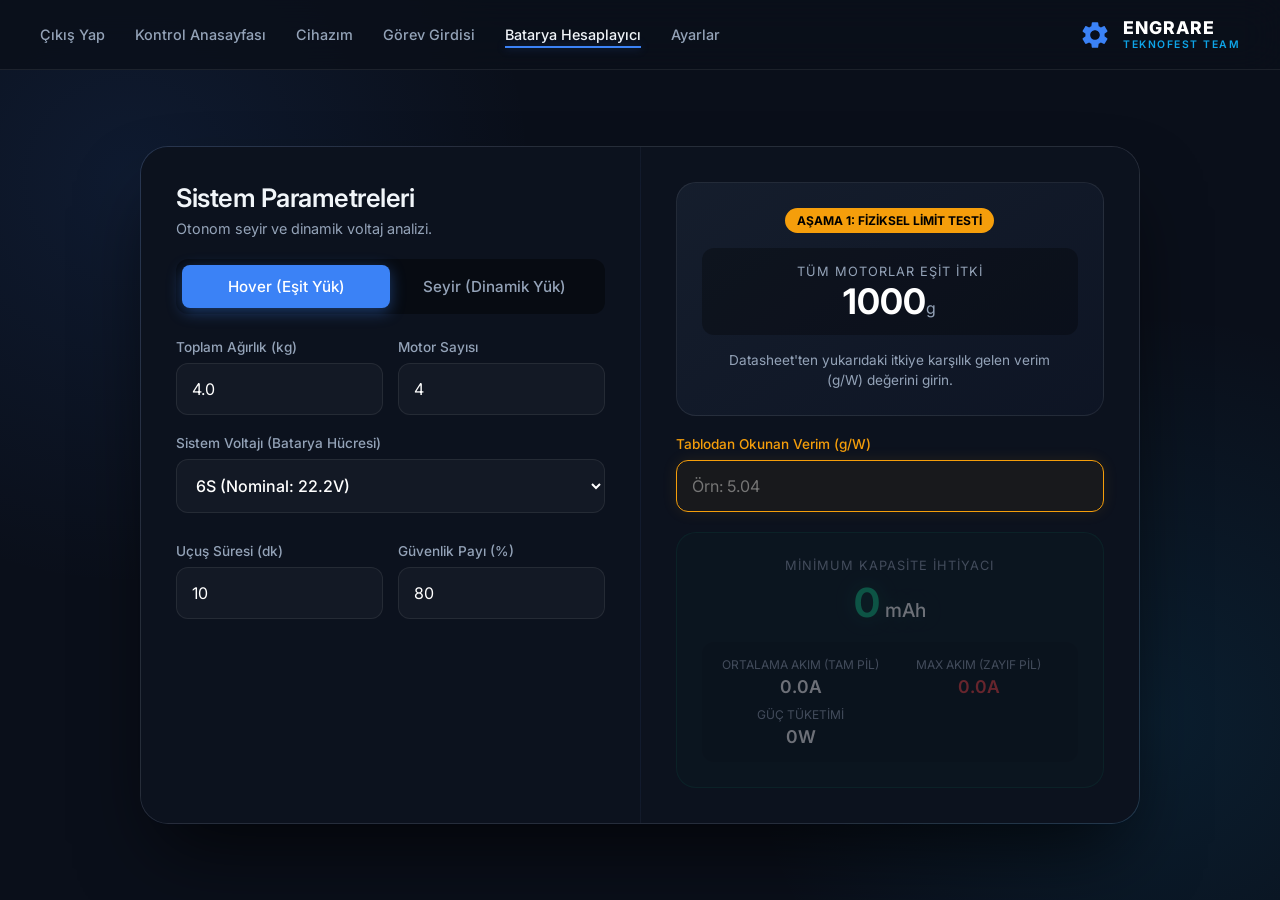
==== batcalc/index.html @ 3e9b98f2 "Add files via upload" ====
<!DOCTYPE html>
<html lang="tr">
<head>
    <meta charset="UTF-8">
    <meta name="viewport" content="width=device-width, initial-scale=1.0">
    <title>ENGRARE - İHA Batarya & Limit Analizörü</title>
    <link href="https://fonts.googleapis.com/css2?family=Inter:wght@300;400;500;600;700;800&display=swap" rel="stylesheet">
    <style>
        :root {
            --bg-dark: #0a0f1a;
            --glass-bg: rgba(20, 28, 43, 0.65);
            --glass-border: rgba(255, 255, 255, 0.08);
            --primary: #3b82f6;
            --primary-glow: rgba(59, 130, 246, 0.4);
            --accent: #0ea5e9;
            --text-main: #f1f5f9;
            --text-muted: #94a3b8;
            --success: #10b981;
            --warning: #f59e0b;
            --danger: #ef4444;
        }

        * { margin: 0; padding: 0; box-sizing: border-box; font-family: 'Inter', sans-serif; }

        body {
            background-color: var(--bg-dark);
            background-image: 
                radial-gradient(circle at 10% 20%, rgba(59, 130, 246, 0.1), transparent 30%),
                radial-gradient(circle at 90% 80%, rgba(14, 165, 233, 0.1), transparent 30%);
            min-height: 100vh;
            display: flex;
            flex-direction: column; /* Üst menü için esneklik */
            color: var(--text-main);
        }

        /* --- ÜST MENÜ (NAVBAR) --- */
        .navbar {
            width: 100%;
            height: 70px;
            background: rgba(10, 15, 26, 0.8);
            backdrop-filter: blur(20px);
            -webkit-backdrop-filter: blur(20px);
            border-bottom: 1px solid var(--glass-border);
            display: flex;
            justify-content: space-between;
            align-items: center;
            padding: 0 40px;
            position: sticky;
            top: 0;
            z-index: 1000;
        }

        .nav-links {
            display: flex;
            gap: 30px;
            align-items: center;
        }

        .nav-links a {
            color: var(--text-muted);
            text-decoration: none;
            font-size: 0.9rem;
            font-weight: 500;
            transition: color 0.3s ease;
            position: relative;
            padding: 5px 0;
        }

        .nav-links a:hover, .nav-links a.active {
            color: var(--text-main);
        }

        .nav-links a::after {
            content: '';
            position: absolute;
            bottom: 0;
            left: 0;
            width: 0%;
            height: 2px;
            background: var(--primary);
            transition: width 0.3s ease;
            box-shadow: 0 0 10px var(--primary-glow);
        }

        .nav-links a:hover::after, .nav-links a.active::after {
            width: 100%;
        }

        .nav-brand {
            display: flex;
            align-items: center;
            gap: 12px;
            color: white;
            text-decoration: none;
        }

        .nav-brand svg {
            width: 32px;
            height: 32px;
            fill: var(--primary);
            animation: spin 20s linear infinite;
        }

        @keyframes spin { 100% { transform: rotate(360deg); } }

        .team-name-group {
            display: flex;
            flex-direction: column;
            justify-content: center;
        }

        .team-name-main {
            font-size: 1.1rem;
            font-weight: 800;
            letter-spacing: 1px;
            line-height: 1.1;
        }

        .team-name-sub {
            font-size: 0.65rem;
            color: var(--accent);
            text-transform: uppercase;
            letter-spacing: 1.5px;
            font-weight: 600;
        }

        /* --- ANA İÇERİK --- */
        .main-content {
            flex: 1;
            display: flex;
            justify-content: center;
            align-items: center;
            padding: 40px 20px;
        }

        .container {
            background: var(--glass-bg);
            backdrop-filter: blur(25px) saturate(180%);
            -webkit-backdrop-filter: blur(25px) saturate(180%);
            border: 1px solid var(--glass-border);
            border-radius: 28px;
            width: 100%;
            max-width: 1000px;
            box-shadow: 0 40px 80px -20px rgba(0, 0, 0, 0.7);
            overflow: hidden;
            display: grid;
            grid-template-columns: 1fr 1fr;
            gap: 1px;
            background-color: rgba(255,255,255,0.05);
        }

        .panel { background: #0c121e; padding: 35px; display: flex; flex-direction: column; gap: 20px; }

        .header h2 { font-size: 1.6rem; font-weight: 600; letter-spacing: -0.5px; margin-bottom: 6px; }
        .header p { color: var(--text-muted); font-size: 0.9rem; line-height: 1.4; }

        .tabs { display: flex; background: rgba(0,0,0,0.4); border-radius: 12px; padding: 6px; margin-bottom: 5px; }
        .tab-btn {
            flex: 1; padding: 12px; background: transparent; color: var(--text-muted); border: none;
            border-radius: 8px; font-weight: 500; cursor: pointer; transition: all 0.3s ease; font-size: 0.95rem;
        }
        .tab-btn.active { background: var(--primary); color: white; box-shadow: 0 4px 15px var(--primary-glow); }

        .input-row { display: grid; grid-template-columns: 1fr 1fr; gap: 15px; }
        .input-group { display: flex; flex-direction: column; gap: 8px; }
        .input-group.full { grid-column: span 2; }
        
        label { font-size: 0.85rem; color: var(--text-muted); font-weight: 500;}
        
        input, select {
            width: 100%; padding: 15px; background: rgba(255,255,255,0.03);
            border: 1px solid rgba(255,255,255,0.08); border-radius: 12px;
            color: white; font-size: 1rem; outline: none; transition: all 0.2s;
        }
        input:focus, select:focus { border-color: var(--primary); background: rgba(59, 130, 246, 0.05); }
        
        select { font-weight: 500; cursor: pointer;}
        select option { color: #000; background-color: #fff; }

        .dynamic-section { display: none; opacity: 0; transition: opacity 0.4s ease; }
        .dynamic-section.active { display: grid; grid-template-columns: 1fr 1fr; gap: 15px; opacity: 1; }

        /* Sağ Panel */
        .info-card {
            background: linear-gradient(145deg, rgba(30,41,59,0.5), rgba(15,23,42,0.5));
            border: 1px solid rgba(255,255,255,0.08); border-radius: 20px; padding: 25px;
            text-align: center; display: flex; flex-direction: column; gap: 15px;
        }
        
        .step-badge { display: inline-block; background: var(--warning); color: #000; font-size: 0.75rem; font-weight: 700; padding: 5px 12px; border-radius: 20px; text-transform: uppercase; align-self: center;}
        
        .thrust-grid { display: grid; gap: 15px; }
        .thrust-grid.split { grid-template-columns: 1fr 1fr; }
        
        .thrust-box { background: rgba(0,0,0,0.3); border-radius: 12px; padding: 15px 10px; border: 1px solid transparent; }
        .thrust-box.front { border-color: rgba(14, 165, 233, 0.3); }
        .thrust-box.rear { border-color: rgba(239, 68, 68, 0.3); background: rgba(239, 68, 68, 0.05); }
        
        .t-title { font-size: 0.8rem; color: var(--text-muted); margin-bottom: 5px; text-transform: uppercase; letter-spacing: 1px;}
        .t-val { font-size: 2.2rem; font-weight: 700; color: #fff; line-height: 1; }
        .t-unit { font-size: 1rem; color: var(--text-muted); font-weight: 400; }

        .instruction { color: var(--text-muted); font-size: 0.85rem; line-height: 1.5; padding: 0 10px; }

        .highlight-input { border-color: var(--warning); box-shadow: 0 0 15px rgba(245, 158, 11, 0.1); background: rgba(245, 158, 11, 0.05); }
        .highlight-input:focus { border-color: var(--warning); box-shadow: 0 0 15px rgba(245, 158, 11, 0.25); }

        .eff-inputs { display: grid; gap: 15px; }
        .eff-inputs.split { grid-template-columns: 1fr 1fr; }

        .final-result {
            margin-top: auto; background: rgba(16, 185, 129, 0.05);
            border: 1px solid rgba(16, 185, 129, 0.2); border-radius: 20px; padding: 25px;
            text-align: center; opacity: 0.4; transition: all 0.4s ease;
        }
        .final-result.active { opacity: 1; border-color: rgba(16, 185, 129, 0.5); box-shadow: 0 10px 30px rgba(16, 185, 129, 0.1); background: rgba(16, 185, 129, 0.1); }
        
        .final-cap { font-size: 2.5rem; font-weight: 700; color: var(--success); text-shadow: 0 0 20px rgba(16, 185, 129, 0.3); }
        
        .details-grid {
            display: grid; grid-template-columns: 1fr 1fr; gap: 10px; margin-top: 15px;
            background: rgba(0,0,0,0.2); border-radius: 12px; padding: 15px;
        }
        
        .detail-item { display: flex; flex-direction: column; gap: 4px; }
        .detail-label { font-size: 0.75rem; color: var(--text-muted); text-transform: uppercase; }
        .detail-value { font-size: 1.1rem; color: #fff; font-weight: 600; }
        .detail-value.danger { color: var(--danger); }

        .toast {
            position: fixed; bottom: 30px; right: -400px; background: var(--danger); color: white;
            padding: 15px 25px; border-radius: 12px; font-weight: 500; box-shadow: 0 10px 25px rgba(0,0,0,0.5);
            transition: right 0.5s cubic-bezier(0.68, -0.55, 0.265, 1.55); z-index: 1000;
        }
        .toast.show { right: 30px; }

        @media (max-width: 900px) { 
            .navbar { flex-direction: column; height: auto; padding: 15px; gap: 15px; }
            .container { grid-template-columns: 1fr; } 
            .panel { padding: 25px; } 
        }
    </style>
</head>
<body>

    <nav class="navbar">
        <div class="nav-links">
            <a href="#">Çıkış Yap</a>
            <a href="#">Kontrol Anasayfası</a>
            <a href="#">Cihazım</a>
            <a href="#">Görev Girdisi</a>
		<a href="#" class="active">Batarya Hesaplayıcı</a>
            <a href="#">Ayarlar</a>
        </div>
        <a href="#" class="nav-brand">
            <svg viewBox="0 0 24 24" xmlns="http://www.w3.org/2000/svg">
                <path d="M19.14 12.94c.04-.3.06-.61.06-.94 0-.32-.02-.64-.06-.94l2.03-1.58c.18-.14.23-.41.12-.61l-1.92-3.32c-.12-.22-.37-.29-.59-.22l-2.39.96c-.5-.38-1.03-.7-1.62-.94l-.36-2.54c-.04-.24-.24-.41-.48-.41h-3.84c-.24 0-.43.17-.47.41l-.36 2.54c-.59.24-1.13.56-1.62.94l-2.39-.96c-.22-.08-.47 0-.59.22l-1.92 3.32c-.12.21-.07.47.12.61l2.03 1.58c-.05.3-.09.63-.09.94s.02.64.06.94l-2.03 1.58c-.18.14-.23.41-.12.61l1.92 3.32c.12.22.37.29.59.22l2.39-.96c.5.38 1.03.7 1.62.94l.36 2.54c.05.24.24.41.48.41h3.84c.24 0 .43-.17.47-.41l.36-2.54c.59-.24 1.13-.56 1.62-.94l2.39.96c.22.08.47 0 .59-.22l1.92-3.32c.12-.22.07-.47-.12-.61l-2.01-1.58zM12 15.6c-1.98 0-3.6-1.62-3.6-3.6s1.62-3.6 3.6-3.6 3.6 1.62 3.6 3.6-1.62 3.6-3.6 3.6z"/>
            </svg>
            <div class="team-name-group">
                <span class="team-name-main">ENGRARE</span>
                <span class="team-name-sub">Teknofest Team</span>
            </div>
        </a>
    </nav>

    <div class="main-content">
        <div class="container">
            <div class="panel">
                <div class="header">
                    <h2>Sistem Parametreleri</h2>
                    <p>Otonom seyir ve dinamik voltaj analizi.</p>
                </div>

                <div class="tabs">
                    <button class="tab-btn active" onclick="switchMode('hover')" id="btn-hover">Hover (Eşit Yük)</button>
                    <button class="tab-btn" onclick="switchMode('cruise')" id="btn-cruise">Seyir (Dinamik Yük)</button>
                </div>

                <div class="input-row">
                    <div class="input-group">
                        <label>Toplam Ağırlık (kg)</label>
                        <input type="number" id="weight" value="4.0" step="0.1" oninput="calculatePhysics()">
                    </div>
                    <div class="input-group">
                        <label>Motor Sayısı</label>
                        <input type="number" id="motors" value="4" step="2" min="4" oninput="calculatePhysics()">
                    </div>
                </div>

                <div class="input-row">
                    <div class="input-group full">
                        <label>Sistem Voltajı (Batarya Hücresi)</label>
                        <select id="cells" onchange="calculateFinal()">
                            <option value="1">1S (Nominal: 3.7V)</option>
                            <option value="2">2S (Nominal: 7.4V)</option>
                            <option value="3">3S (Nominal: 11.1V)</option>
                            <option value="4">4S (Nominal: 14.8V)</option>
                            <option value="5">5S (Nominal: 18.5V)</option>
                            <option value="6" selected>6S (Nominal: 22.2V)</option>
                        </select>
                    </div>
                </div>

                <div class="dynamic-section" id="cruise-inputs">
                    <div class="input-group">
                        <label>Seyir Hızı (m/s)</label>
                        <input type="number" id="speed" value="30" step="1" oninput="calculatePhysics()">
                    </div>
                    <div class="input-group">
                        <label>Direnç Kat. (Cd)</label>
                        <input type="number" id="drag" value="1.3" step="0.1" oninput="calculatePhysics()">
                    </div>
                    <div class="input-group full">
                        <label>Ön Kesit Alanı (m²)</label>
                        <input type="number" id="area" value="0.05" step="0.01" oninput="calculatePhysics()">
                    </div>
                </div>

                <div class="input-row" style="margin-top: 10px;">
                    <div class="input-group">
                        <label>Uçuş Süresi (dk)</label>
                        <input type="number" id="time" value="10" step="1" oninput="calculateFinal()">
                    </div>
                    <div class="input-group">
                        <label>Güvenlik Payı (%)</label>
                        <input type="number" id="safety" value="80" step="1" oninput="calculateFinal()">
                    </div>
                </div>
            </div>

            <div class="panel">
                
                <div class="info-card">
                    <span class="step-badge">Aşama 1: Fiziksel Limit Testi</span>
                    
                    <div class="thrust-grid" id="thrust-hover-view">
                        <div class="thrust-box">
                            <div class="t-title">Tüm Motorlar Eşit İtki</div>
                            <div class="t-val" id="val-hover">0<span class="t-unit">g</span></div>
                        </div>
                    </div>

                    <div class="thrust-grid split" id="thrust-cruise-view" style="display: none;">
                        <div class="thrust-box front">
                            <div class="t-title" style="color: var(--accent);">Ön Motorlar</div>
                            <div class="t-val" id="val-front">0<span class="t-unit">g</span></div>
                        </div>
                        <div class="thrust-box rear">
                            <div class="t-title" style="color: var(--danger);">Arka Motorlar (Zorlanan)</div>
                            <div class="t-val" id="val-rear">0<span class="t-unit">g</span></div>
                        </div>
                    </div>

                    <p class="instruction" id="inst-text">Datasheet'ten yukarıdaki itkiye karşılık gelen verim (g/W) değerini girin.</p>
                </div>

                <div class="eff-inputs" id="eff-container">
                    <div class="input-group" id="input-hover-wrapper">
                        <label style="color: var(--warning);">Tablodan Okunan Verim (g/W)</label>
                        <input type="number" id="eff-hover" class="highlight-input" placeholder="Örn: 5.04" step="0.01" oninput="calculateFinal()">
                    </div>
                    <div class="input-group" id="input-front-wrapper" style="display:none;">
                        <label style="color: var(--accent);">Ön Motor Verimi (g/W)</label>
                        <input type="number" id="eff-front" class="highlight-input" placeholder="Örn: 6.10" step="0.01" oninput="calculateFinal()">
                    </div>
                    <div class="input-group" id="input-rear-wrapper" style="display:none;">
                        <label style="color: var(--danger);">Arka Motor Verimi (g/W)</label>
                        <input type="number" id="eff-rear" class="highlight-input" placeholder="Örn: 4.55" step="0.01" oninput="calculateFinal()">
                    </div>
                </div>

                <div class="final-result" id="final-box">
                    <div style="font-size: 0.8rem; color: var(--text-muted); text-transform: uppercase; letter-spacing: 1px; margin-bottom: 5px;">Minimum Kapasite İhtiyacı</div>
                    <div class="final-cap" id="display-cap">0<span style="font-size: 1.2rem; color: #fff; font-weight: 500;"> mAh</span></div>
                    
                    <div class="details-grid">
                        <div class="detail-item">
                            <span class="detail-label">Ortalama Akım (Tam Pil)</span>
                            <span class="detail-value" id="display-current-avg">0.0A</span>
                        </div>
                        <div class="detail-item">
                            <span class="detail-label">Max Akım (Zayıf Pil)</span>
                            <span class="detail-value danger" id="display-current-max">0.0A</span>
                        </div>
                        <div class="detail-item">
                            <span class="detail-label">Güç Tüketimi</span>
                            <span class="detail-value" id="display-power">0W</span>
                        </div>
                        <div class="detail-item" id="pitch-container" style="display:none;">
                            <span class="detail-label">Gövde Eğimi</span>
                            <span class="detail-value" id="display-pitch">0°</span>
                        </div>
                    </div>
                </div>

            </div>
        </div>
    </div>

    <div class="toast" id="toast">Uyarı</div>

    <script>
        let currentMode = 'hover';
        let thrustHover = 0, thrustFront = 0, thrustRear = 0, pitchAngleDeg = 0;

        window.onload = () => calculatePhysics();

        function showToast(msg) {
            const t = document.getElementById('toast');
            t.textContent = msg; t.classList.add('show');
            setTimeout(() => t.classList.remove('show'), 3500);
        }

        function switchMode(mode) {
            currentMode = mode;
            document.getElementById('btn-hover').classList.remove('active');
            document.getElementById('btn-cruise').classList.remove('active');
            document.getElementById('btn-' + mode).classList.add('active');

            const isCruise = mode === 'cruise';
            const cruiseInputs = document.getElementById('cruise-inputs');
            
            if(isCruise) {
                cruiseInputs.classList.add('active');
                setTimeout(() => cruiseInputs.style.display = 'grid', 10);
            } else {
                cruiseInputs.classList.remove('active');
                setTimeout(() => cruiseInputs.style.display = 'none', 400); // Animasyon süresi
            }

            document.getElementById('thrust-hover-view').style.display = isCruise ? 'none' : 'grid';
            document.getElementById('thrust-cruise-view').style.display = isCruise ? 'grid' : 'none';
            document.getElementById('pitch-container').style.display = isCruise ? 'flex' : 'none';

            const effContainer = document.getElementById('eff-container');
            if(isCruise) {
                effContainer.classList.add('split');
                document.getElementById('input-hover-wrapper').style.display = 'none';
                document.getElementById('input-front-wrapper').style.display = 'flex';
                document.getElementById('input-rear-wrapper').style.display = 'flex';
                document.getElementById('inst-text').innerHTML = "Arka motorlar daha fazla zorlanır. <b>İki farklı verim değerini</b> datasheetten bularak girin.";
            } else {
                effContainer.classList.remove('split');
                document.getElementById('input-hover-wrapper').style.display = 'flex';
                document.getElementById('input-front-wrapper').style.display = 'none';
                document.getElementById('input-rear-wrapper').style.display = 'none';
                document.getElementById('inst-text').innerHTML = "Datasheet'ten yukarıdaki itkiye karşılık gelen verim (g/W) değerini girin.";
            }
            document.getElementById('final-box').classList.remove('active');
            calculatePhysics();
        }

        function calculatePhysics() {
            const weight = parseFloat(document.getElementById('weight').value);
            const motors = parseFloat(document.getElementById('motors').value);
            if(!weight || !motors || motors < 4) return;

            const g = 9.81;

            if (currentMode === 'hover') {
                thrustHover = (weight * 1000) / motors;
                document.getElementById('val-hover').innerHTML = Math.round(thrustHover) + '<span class="t-unit">g</span>';
                pitchAngleDeg = 0;
            } else {
                const speed = parseFloat(document.getElementById('speed').value) || 0;
                const dragCd = parseFloat(document.getElementById('drag').value) || 0;
                const area = parseFloat(document.getElementById('area').value) || 0;
                
                const dragForce = 0.5 * 1.225 * Math.pow(speed, 2) * dragCd * area; 
                const weightForce = weight * g; 
                const pitchRad = Math.atan(dragForce / weightForce);
                pitchAngleDeg = pitchRad * (180 / Math.PI);
                
                const totalThrustKg = weight / Math.cos(pitchRad);
                const totalThrustGrams = totalThrustKg * 1000;

                const rearRatio = 0.5 + Math.min((pitchAngleDeg / 90) * 0.25, 0.25);
                const frontRatio = 1 - rearRatio;

                const halfMotors = motors / 2;
                thrustRear = (totalThrustGrams * rearRatio) / halfMotors;
                thrustFront = (totalThrustGrams * frontRatio) / halfMotors;

                document.getElementById('val-front').innerHTML = Math.round(thrustFront) + '<span class="t-unit">g</span>';
                document.getElementById('val-rear').innerHTML = Math.round(thrustRear) + '<span class="t-unit">g</span>';
                document.getElementById('display-pitch').innerText = pitchAngleDeg.toFixed(1) + '°';
            }
            calculateFinal();
        }

        function calculateFinal() {
            const finalBox = document.getElementById('final-box');
            let totalPowerW = 0;
            const motors = parseFloat(document.getElementById('motors').value);
            const halfMotors = motors / 2;

            if (currentMode === 'hover') {
                const eff = parseFloat(document.getElementById('eff-hover').value);
                if (!eff || eff <= 0) { finalBox.classList.remove('active'); return; }
                totalPowerW = (thrustHover * motors) / eff;
            } else {
                const effFront = parseFloat(document.getElementById('eff-front').value);
                const effRear = parseFloat(document.getElementById('eff-rear').value);
                if (!effFront || !effRear || effFront <= 0 || effRear <= 0) { finalBox.classList.remove('active'); return; }
                
                totalPowerW = ((thrustFront * halfMotors) / effFront) + ((thrustRear * halfMotors) / effRear);
            }

            const time = parseFloat(document.getElementById('time').value);
            const safety = parseFloat(document.getElementById('safety').value) / 100;
            const cells = parseFloat(document.getElementById('cells').value);

            if (!time || time <= 0 || !safety || safety <= 0) return;

            const cellNominal = 3.7;
            const cellEmpty = 3.5; 
            
            const vNominal = cells * cellNominal;
            const vEmpty = cells * cellEmpty;

            const currentAvg = totalPowerW / vNominal;
            const currentMax = totalPowerW / vEmpty; 

            const capacityAh = (currentAvg * (time / 60)) / safety;
            const capacityMah = capacityAh * 1000;

            document.getElementById('display-cap').innerHTML = Math.round(capacityMah).toLocaleString('tr-TR') + '<span style="font-size: 1.2rem; color: #fff; font-weight: 500;"> mAh</span>';
            document.getElementById('display-current-avg').innerText = currentAvg.toFixed(1) + 'A';
            document.getElementById('display-current-max').innerText = currentMax.toFixed(1) + 'A';
            document.getElementById('display-power').innerText = Math.round(totalPowerW) + 'W';
            
            finalBox.classList.add('active');
        }
    </script>
</body>
</html>
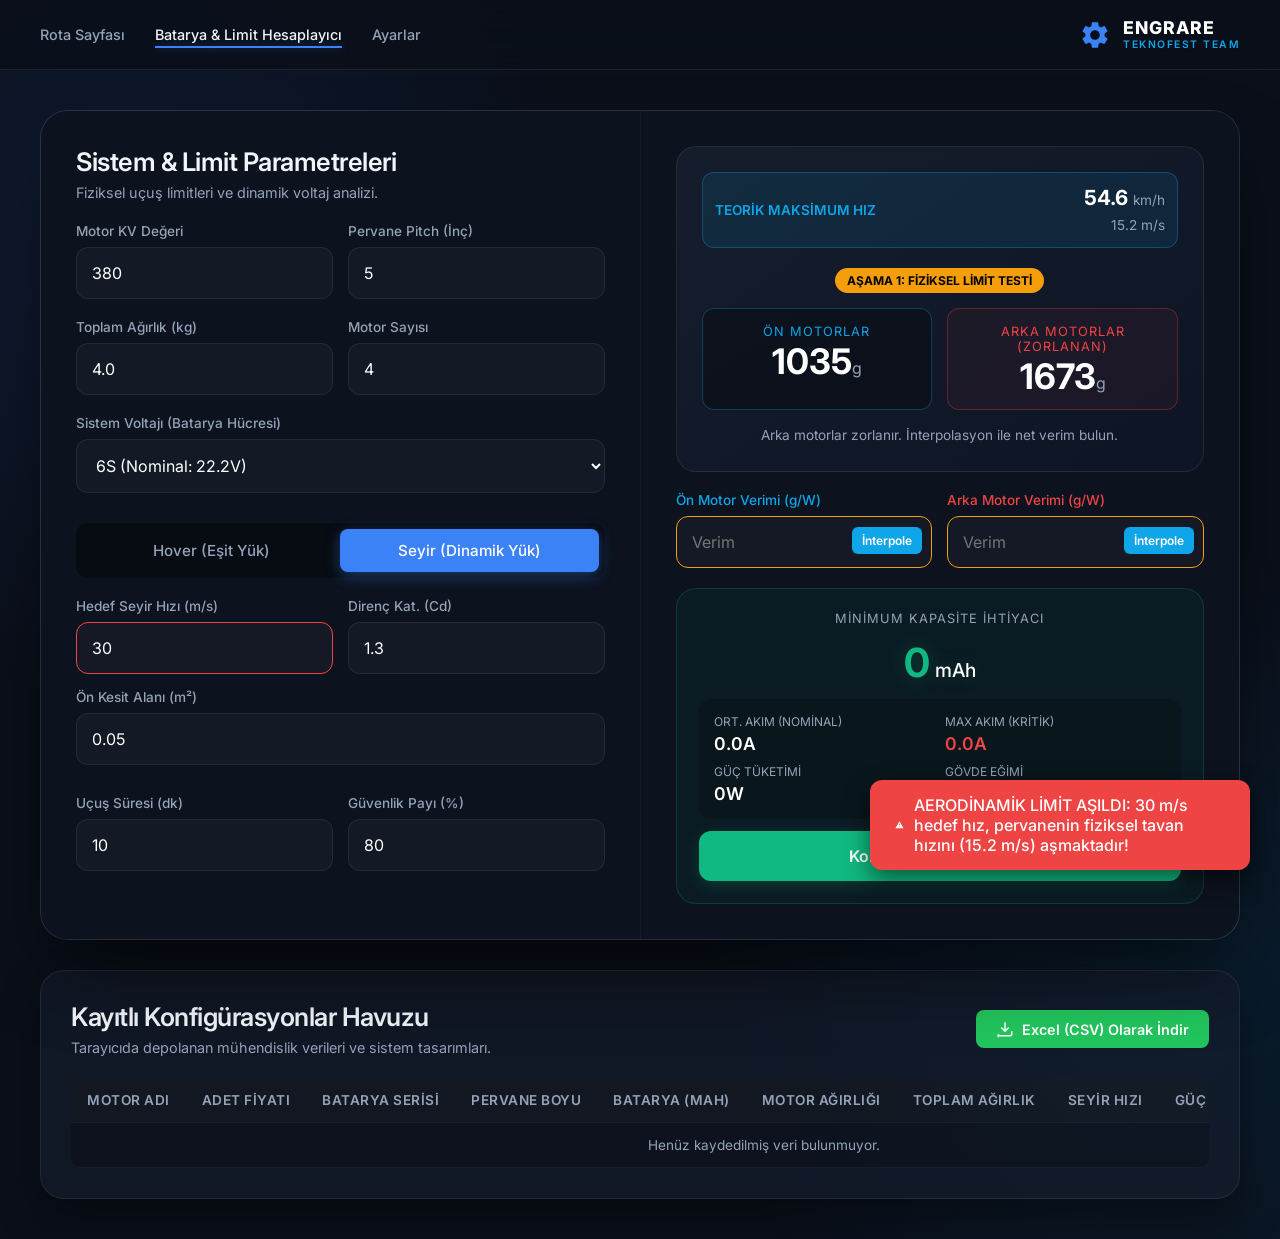
==== commit 2bd04294: "Add files via upload" ====
--- a/batcalc/index.html
+++ b/batcalc/index.html
@@ -1,536 +1,680 @@
-<!DOCTYPE html>
-<html lang="tr">
-<head>
-    <meta charset="UTF-8">
-    <meta name="viewport" content="width=device-width, initial-scale=1.0">
-    <title>ENGRARE - İHA Batarya & Limit Analizörü</title>
-    <link href="https://fonts.googleapis.com/css2?family=Inter:wght@300;400;500;600;700;800&display=swap" rel="stylesheet">
-    <style>
-        :root {
-            --bg-dark: #0a0f1a;
-            --glass-bg: rgba(20, 28, 43, 0.65);
-            --glass-border: rgba(255, 255, 255, 0.08);
-            --primary: #3b82f6;
-            --primary-glow: rgba(59, 130, 246, 0.4);
-            --accent: #0ea5e9;
-            --text-main: #f1f5f9;
-            --text-muted: #94a3b8;
-            --success: #10b981;
-            --warning: #f59e0b;
-            --danger: #ef4444;
-        }
-
-        * { margin: 0; padding: 0; box-sizing: border-box; font-family: 'Inter', sans-serif; }
-
-        body {
-            background-color: var(--bg-dark);
-            background-image: 
-                radial-gradient(circle at 10% 20%, rgba(59, 130, 246, 0.1), transparent 30%),
-                radial-gradient(circle at 90% 80%, rgba(14, 165, 233, 0.1), transparent 30%);
-            min-height: 100vh;
-            display: flex;
-            flex-direction: column; /* Üst menü için esneklik */
-            color: var(--text-main);
-        }
-
-        /* --- ÜST MENÜ (NAVBAR) --- */
-        .navbar {
-            width: 100%;
-            height: 70px;
-            background: rgba(10, 15, 26, 0.8);
-            backdrop-filter: blur(20px);
-            -webkit-backdrop-filter: blur(20px);
-            border-bottom: 1px solid var(--glass-border);
-            display: flex;
-            justify-content: space-between;
-            align-items: center;
-            padding: 0 40px;
-            position: sticky;
-            top: 0;
-            z-index: 1000;
-        }
-
-        .nav-links {
-            display: flex;
-            gap: 30px;
-            align-items: center;
-        }
-
-        .nav-links a {
-            color: var(--text-muted);
-            text-decoration: none;
-            font-size: 0.9rem;
-            font-weight: 500;
-            transition: color 0.3s ease;
-            position: relative;
-            padding: 5px 0;
-        }
-
-        .nav-links a:hover, .nav-links a.active {
-            color: var(--text-main);
-        }
-
-        .nav-links a::after {
-            content: '';
-            position: absolute;
-            bottom: 0;
-            left: 0;
-            width: 0%;
-            height: 2px;
-            background: var(--primary);
-            transition: width 0.3s ease;
-            box-shadow: 0 0 10px var(--primary-glow);
-        }
-
-        .nav-links a:hover::after, .nav-links a.active::after {
-            width: 100%;
-        }
-
-        .nav-brand {
-            display: flex;
-            align-items: center;
-            gap: 12px;
-            color: white;
-            text-decoration: none;
-        }
-
-        .nav-brand svg {
-            width: 32px;
-            height: 32px;
-            fill: var(--primary);
-            animation: spin 20s linear infinite;
-        }
-
-        @keyframes spin { 100% { transform: rotate(360deg); } }
-
-        .team-name-group {
-            display: flex;
-            flex-direction: column;
-            justify-content: center;
-        }
-
-        .team-name-main {
-            font-size: 1.1rem;
-            font-weight: 800;
-            letter-spacing: 1px;
-            line-height: 1.1;
-        }
-
-        .team-name-sub {
-            font-size: 0.65rem;
-            color: var(--accent);
-            text-transform: uppercase;
-            letter-spacing: 1.5px;
-            font-weight: 600;
-        }
-
-        /* --- ANA İÇERİK --- */
-        .main-content {
-            flex: 1;
-            display: flex;
-            justify-content: center;
-            align-items: center;
-            padding: 40px 20px;
-        }
-
-        .container {
-            background: var(--glass-bg);
-            backdrop-filter: blur(25px) saturate(180%);
-            -webkit-backdrop-filter: blur(25px) saturate(180%);
-            border: 1px solid var(--glass-border);
-            border-radius: 28px;
-            width: 100%;
-            max-width: 1000px;
-            box-shadow: 0 40px 80px -20px rgba(0, 0, 0, 0.7);
-            overflow: hidden;
-            display: grid;
-            grid-template-columns: 1fr 1fr;
-            gap: 1px;
-            background-color: rgba(255,255,255,0.05);
-        }
-
-        .panel { background: #0c121e; padding: 35px; display: flex; flex-direction: column; gap: 20px; }
-
-        .header h2 { font-size: 1.6rem; font-weight: 600; letter-spacing: -0.5px; margin-bottom: 6px; }
-        .header p { color: var(--text-muted); font-size: 0.9rem; line-height: 1.4; }
-
-        .tabs { display: flex; background: rgba(0,0,0,0.4); border-radius: 12px; padding: 6px; margin-bottom: 5px; }
-        .tab-btn {
-            flex: 1; padding: 12px; background: transparent; color: var(--text-muted); border: none;
-            border-radius: 8px; font-weight: 500; cursor: pointer; transition: all 0.3s ease; font-size: 0.95rem;
-        }
-        .tab-btn.active { background: var(--primary); color: white; box-shadow: 0 4px 15px var(--primary-glow); }
-
-        .input-row { display: grid; grid-template-columns: 1fr 1fr; gap: 15px; }
-        .input-group { display: flex; flex-direction: column; gap: 8px; }
-        .input-group.full { grid-column: span 2; }
-        
-        label { font-size: 0.85rem; color: var(--text-muted); font-weight: 500;}
-        
-        input, select {
-            width: 100%; padding: 15px; background: rgba(255,255,255,0.03);
-            border: 1px solid rgba(255,255,255,0.08); border-radius: 12px;
-            color: white; font-size: 1rem; outline: none; transition: all 0.2s;
-        }
-        input:focus, select:focus { border-color: var(--primary); background: rgba(59, 130, 246, 0.05); }
-        
-        select { font-weight: 500; cursor: pointer;}
-        select option { color: #000; background-color: #fff; }
-
-        .dynamic-section { display: none; opacity: 0; transition: opacity 0.4s ease; }
-        .dynamic-section.active { display: grid; grid-template-columns: 1fr 1fr; gap: 15px; opacity: 1; }
-
-        /* Sağ Panel */
-        .info-card {
-            background: linear-gradient(145deg, rgba(30,41,59,0.5), rgba(15,23,42,0.5));
-            border: 1px solid rgba(255,255,255,0.08); border-radius: 20px; padding: 25px;
-            text-align: center; display: flex; flex-direction: column; gap: 15px;
-        }
-        
-        .step-badge { display: inline-block; background: var(--warning); color: #000; font-size: 0.75rem; font-weight: 700; padding: 5px 12px; border-radius: 20px; text-transform: uppercase; align-self: center;}
-        
-        .thrust-grid { display: grid; gap: 15px; }
-        .thrust-grid.split { grid-template-columns: 1fr 1fr; }
-        
-        .thrust-box { background: rgba(0,0,0,0.3); border-radius: 12px; padding: 15px 10px; border: 1px solid transparent; }
-        .thrust-box.front { border-color: rgba(14, 165, 233, 0.3); }
-        .thrust-box.rear { border-color: rgba(239, 68, 68, 0.3); background: rgba(239, 68, 68, 0.05); }
-        
-        .t-title { font-size: 0.8rem; color: var(--text-muted); margin-bottom: 5px; text-transform: uppercase; letter-spacing: 1px;}
-        .t-val { font-size: 2.2rem; font-weight: 700; color: #fff; line-height: 1; }
-        .t-unit { font-size: 1rem; color: var(--text-muted); font-weight: 400; }
-
-        .instruction { color: var(--text-muted); font-size: 0.85rem; line-height: 1.5; padding: 0 10px; }
-
-        .highlight-input { border-color: var(--warning); box-shadow: 0 0 15px rgba(245, 158, 11, 0.1); background: rgba(245, 158, 11, 0.05); }
-        .highlight-input:focus { border-color: var(--warning); box-shadow: 0 0 15px rgba(245, 158, 11, 0.25); }
-
-        .eff-inputs { display: grid; gap: 15px; }
-        .eff-inputs.split { grid-template-columns: 1fr 1fr; }
-
-        .final-result {
-            margin-top: auto; background: rgba(16, 185, 129, 0.05);
-            border: 1px solid rgba(16, 185, 129, 0.2); border-radius: 20px; padding: 25px;
-            text-align: center; opacity: 0.4; transition: all 0.4s ease;
-        }
-        .final-result.active { opacity: 1; border-color: rgba(16, 185, 129, 0.5); box-shadow: 0 10px 30px rgba(16, 185, 129, 0.1); background: rgba(16, 185, 129, 0.1); }
-        
-        .final-cap { font-size: 2.5rem; font-weight: 700; color: var(--success); text-shadow: 0 0 20px rgba(16, 185, 129, 0.3); }
-        
-        .details-grid {
-            display: grid; grid-template-columns: 1fr 1fr; gap: 10px; margin-top: 15px;
-            background: rgba(0,0,0,0.2); border-radius: 12px; padding: 15px;
-        }
-        
-        .detail-item { display: flex; flex-direction: column; gap: 4px; }
-        .detail-label { font-size: 0.75rem; color: var(--text-muted); text-transform: uppercase; }
-        .detail-value { font-size: 1.1rem; color: #fff; font-weight: 600; }
-        .detail-value.danger { color: var(--danger); }
-
-        .toast {
-            position: fixed; bottom: 30px; right: -400px; background: var(--danger); color: white;
-            padding: 15px 25px; border-radius: 12px; font-weight: 500; box-shadow: 0 10px 25px rgba(0,0,0,0.5);
-            transition: right 0.5s cubic-bezier(0.68, -0.55, 0.265, 1.55); z-index: 1000;
-        }
-        .toast.show { right: 30px; }
-
-        @media (max-width: 900px) { 
-            .navbar { flex-direction: column; height: auto; padding: 15px; gap: 15px; }
-            .container { grid-template-columns: 1fr; } 
-            .panel { padding: 25px; } 
-        }
-    </style>
-</head>
-<body>
-
-    <nav class="navbar">
-        <div class="nav-links">
-            <a href="#">Çıkış Yap</a>
-            <a href="#">Kontrol Anasayfası</a>
-            <a href="#">Cihazım</a>
-            <a href="#">Görev Girdisi</a>
-		<a href="#" class="active">Batarya Hesaplayıcı</a>
-            <a href="#">Ayarlar</a>
-        </div>
-        <a href="#" class="nav-brand">
-            <svg viewBox="0 0 24 24" xmlns="http://www.w3.org/2000/svg">
-                <path d="M19.14 12.94c.04-.3.06-.61.06-.94 0-.32-.02-.64-.06-.94l2.03-1.58c.18-.14.23-.41.12-.61l-1.92-3.32c-.12-.22-.37-.29-.59-.22l-2.39.96c-.5-.38-1.03-.7-1.62-.94l-.36-2.54c-.04-.24-.24-.41-.48-.41h-3.84c-.24 0-.43.17-.47.41l-.36 2.54c-.59.24-1.13.56-1.62.94l-2.39-.96c-.22-.08-.47 0-.59.22l-1.92 3.32c-.12.21-.07.47.12.61l2.03 1.58c-.05.3-.09.63-.09.94s.02.64.06.94l-2.03 1.58c-.18.14-.23.41-.12.61l1.92 3.32c.12.22.37.29.59.22l2.39-.96c.5.38 1.03.7 1.62.94l.36 2.54c.05.24.24.41.48.41h3.84c.24 0 .43-.17.47-.41l.36-2.54c.59-.24 1.13-.56 1.62-.94l2.39.96c.22.08.47 0 .59-.22l1.92-3.32c.12-.22.07-.47-.12-.61l-2.01-1.58zM12 15.6c-1.98 0-3.6-1.62-3.6-3.6s1.62-3.6 3.6-3.6 3.6 1.62 3.6 3.6-1.62 3.6-3.6 3.6z"/>
-            </svg>
-            <div class="team-name-group">
-                <span class="team-name-main">ENGRARE</span>
-                <span class="team-name-sub">Teknofest Team</span>
-            </div>
-        </a>
-    </nav>
-
-    <div class="main-content">
-        <div class="container">
-            <div class="panel">
-                <div class="header">
-                    <h2>Sistem Parametreleri</h2>
-                    <p>Otonom seyir ve dinamik voltaj analizi.</p>
-                </div>
-
-                <div class="tabs">
-                    <button class="tab-btn active" onclick="switchMode('hover')" id="btn-hover">Hover (Eşit Yük)</button>
-                    <button class="tab-btn" onclick="switchMode('cruise')" id="btn-cruise">Seyir (Dinamik Yük)</button>
-                </div>
-
-                <div class="input-row">
-                    <div class="input-group">
-                        <label>Toplam Ağırlık (kg)</label>
-                        <input type="number" id="weight" value="4.0" step="0.1" oninput="calculatePhysics()">
-                    </div>
-                    <div class="input-group">
-                        <label>Motor Sayısı</label>
-                        <input type="number" id="motors" value="4" step="2" min="4" oninput="calculatePhysics()">
-                    </div>
-                </div>
-
-                <div class="input-row">
-                    <div class="input-group full">
-                        <label>Sistem Voltajı (Batarya Hücresi)</label>
-                        <select id="cells" onchange="calculateFinal()">
-                            <option value="1">1S (Nominal: 3.7V)</option>
-                            <option value="2">2S (Nominal: 7.4V)</option>
-                            <option value="3">3S (Nominal: 11.1V)</option>
-                            <option value="4">4S (Nominal: 14.8V)</option>
-                            <option value="5">5S (Nominal: 18.5V)</option>
-                            <option value="6" selected>6S (Nominal: 22.2V)</option>
-                        </select>
-                    </div>
-                </div>
-
-                <div class="dynamic-section" id="cruise-inputs">
-                    <div class="input-group">
-                        <label>Seyir Hızı (m/s)</label>
-                        <input type="number" id="speed" value="30" step="1" oninput="calculatePhysics()">
-                    </div>
-                    <div class="input-group">
-                        <label>Direnç Kat. (Cd)</label>
-                        <input type="number" id="drag" value="1.3" step="0.1" oninput="calculatePhysics()">
-                    </div>
-                    <div class="input-group full">
-                        <label>Ön Kesit Alanı (m²)</label>
-                        <input type="number" id="area" value="0.05" step="0.01" oninput="calculatePhysics()">
-                    </div>
-                </div>
-
-                <div class="input-row" style="margin-top: 10px;">
-                    <div class="input-group">
-                        <label>Uçuş Süresi (dk)</label>
-                        <input type="number" id="time" value="10" step="1" oninput="calculateFinal()">
-                    </div>
-                    <div class="input-group">
-                        <label>Güvenlik Payı (%)</label>
-                        <input type="number" id="safety" value="80" step="1" oninput="calculateFinal()">
-                    </div>
-                </div>
-            </div>
-
-            <div class="panel">
-                
-                <div class="info-card">
-                    <span class="step-badge">Aşama 1: Fiziksel Limit Testi</span>
-                    
-                    <div class="thrust-grid" id="thrust-hover-view">
-                        <div class="thrust-box">
-                            <div class="t-title">Tüm Motorlar Eşit İtki</div>
-                            <div class="t-val" id="val-hover">0<span class="t-unit">g</span></div>
-                        </div>
-                    </div>
-
-                    <div class="thrust-grid split" id="thrust-cruise-view" style="display: none;">
-                        <div class="thrust-box front">
-                            <div class="t-title" style="color: var(--accent);">Ön Motorlar</div>
-                            <div class="t-val" id="val-front">0<span class="t-unit">g</span></div>
-                        </div>
-                        <div class="thrust-box rear">
-                            <div class="t-title" style="color: var(--danger);">Arka Motorlar (Zorlanan)</div>
-                            <div class="t-val" id="val-rear">0<span class="t-unit">g</span></div>
-                        </div>
-                    </div>
-
-                    <p class="instruction" id="inst-text">Datasheet'ten yukarıdaki itkiye karşılık gelen verim (g/W) değerini girin.</p>
-                </div>
-
-                <div class="eff-inputs" id="eff-container">
-                    <div class="input-group" id="input-hover-wrapper">
-                        <label style="color: var(--warning);">Tablodan Okunan Verim (g/W)</label>
-                        <input type="number" id="eff-hover" class="highlight-input" placeholder="Örn: 5.04" step="0.01" oninput="calculateFinal()">
-                    </div>
-                    <div class="input-group" id="input-front-wrapper" style="display:none;">
-                        <label style="color: var(--accent);">Ön Motor Verimi (g/W)</label>
-                        <input type="number" id="eff-front" class="highlight-input" placeholder="Örn: 6.10" step="0.01" oninput="calculateFinal()">
-                    </div>
-                    <div class="input-group" id="input-rear-wrapper" style="display:none;">
-                        <label style="color: var(--danger);">Arka Motor Verimi (g/W)</label>
-                        <input type="number" id="eff-rear" class="highlight-input" placeholder="Örn: 4.55" step="0.01" oninput="calculateFinal()">
-                    </div>
-                </div>
-
-                <div class="final-result" id="final-box">
-                    <div style="font-size: 0.8rem; color: var(--text-muted); text-transform: uppercase; letter-spacing: 1px; margin-bottom: 5px;">Minimum Kapasite İhtiyacı</div>
-                    <div class="final-cap" id="display-cap">0<span style="font-size: 1.2rem; color: #fff; font-weight: 500;"> mAh</span></div>
-                    
-                    <div class="details-grid">
-                        <div class="detail-item">
-                            <span class="detail-label">Ortalama Akım (Tam Pil)</span>
-                            <span class="detail-value" id="display-current-avg">0.0A</span>
-                        </div>
-                        <div class="detail-item">
-                            <span class="detail-label">Max Akım (Zayıf Pil)</span>
-                            <span class="detail-value danger" id="display-current-max">0.0A</span>
-                        </div>
-                        <div class="detail-item">
-                            <span class="detail-label">Güç Tüketimi</span>
-                            <span class="detail-value" id="display-power">0W</span>
-                        </div>
-                        <div class="detail-item" id="pitch-container" style="display:none;">
-                            <span class="detail-label">Gövde Eğimi</span>
-                            <span class="detail-value" id="display-pitch">0°</span>
-                        </div>
-                    </div>
-                </div>
-
-            </div>
-        </div>
-    </div>
-
-    <div class="toast" id="toast">Uyarı</div>
-
-    <script>
-        let currentMode = 'hover';
-        let thrustHover = 0, thrustFront = 0, thrustRear = 0, pitchAngleDeg = 0;
-
-        window.onload = () => calculatePhysics();
-
-        function showToast(msg) {
-            const t = document.getElementById('toast');
-            t.textContent = msg; t.classList.add('show');
-            setTimeout(() => t.classList.remove('show'), 3500);
-        }
-
-        function switchMode(mode) {
-            currentMode = mode;
-            document.getElementById('btn-hover').classList.remove('active');
-            document.getElementById('btn-cruise').classList.remove('active');
-            document.getElementById('btn-' + mode).classList.add('active');
-
-            const isCruise = mode === 'cruise';
-            const cruiseInputs = document.getElementById('cruise-inputs');
-            
-            if(isCruise) {
-                cruiseInputs.classList.add('active');
-                setTimeout(() => cruiseInputs.style.display = 'grid', 10);
-            } else {
-                cruiseInputs.classList.remove('active');
-                setTimeout(() => cruiseInputs.style.display = 'none', 400); // Animasyon süresi
-            }
-
-            document.getElementById('thrust-hover-view').style.display = isCruise ? 'none' : 'grid';
-            document.getElementById('thrust-cruise-view').style.display = isCruise ? 'grid' : 'none';
-            document.getElementById('pitch-container').style.display = isCruise ? 'flex' : 'none';
-
-            const effContainer = document.getElementById('eff-container');
-            if(isCruise) {
-                effContainer.classList.add('split');
-                document.getElementById('input-hover-wrapper').style.display = 'none';
-                document.getElementById('input-front-wrapper').style.display = 'flex';
-                document.getElementById('input-rear-wrapper').style.display = 'flex';
-                document.getElementById('inst-text').innerHTML = "Arka motorlar daha fazla zorlanır. <b>İki farklı verim değerini</b> datasheetten bularak girin.";
-            } else {
-                effContainer.classList.remove('split');
-                document.getElementById('input-hover-wrapper').style.display = 'flex';
-                document.getElementById('input-front-wrapper').style.display = 'none';
-                document.getElementById('input-rear-wrapper').style.display = 'none';
-                document.getElementById('inst-text').innerHTML = "Datasheet'ten yukarıdaki itkiye karşılık gelen verim (g/W) değerini girin.";
-            }
-            document.getElementById('final-box').classList.remove('active');
-            calculatePhysics();
-        }
-
-        function calculatePhysics() {
-            const weight = parseFloat(document.getElementById('weight').value);
-            const motors = parseFloat(document.getElementById('motors').value);
-            if(!weight || !motors || motors < 4) return;
-
-            const g = 9.81;
-
-            if (currentMode === 'hover') {
-                thrustHover = (weight * 1000) / motors;
-                document.getElementById('val-hover').innerHTML = Math.round(thrustHover) + '<span class="t-unit">g</span>';
-                pitchAngleDeg = 0;
-            } else {
-                const speed = parseFloat(document.getElementById('speed').value) || 0;
-                const dragCd = parseFloat(document.getElementById('drag').value) || 0;
-                const area = parseFloat(document.getElementById('area').value) || 0;
-                
-                const dragForce = 0.5 * 1.225 * Math.pow(speed, 2) * dragCd * area; 
-                const weightForce = weight * g; 
-                const pitchRad = Math.atan(dragForce / weightForce);
-                pitchAngleDeg = pitchRad * (180 / Math.PI);
-                
-                const totalThrustKg = weight / Math.cos(pitchRad);
-                const totalThrustGrams = totalThrustKg * 1000;
-
-                const rearRatio = 0.5 + Math.min((pitchAngleDeg / 90) * 0.25, 0.25);
-                const frontRatio = 1 - rearRatio;
-
-                const halfMotors = motors / 2;
-                thrustRear = (totalThrustGrams * rearRatio) / halfMotors;
-                thrustFront = (totalThrustGrams * frontRatio) / halfMotors;
-
-                document.getElementById('val-front').innerHTML = Math.round(thrustFront) + '<span class="t-unit">g</span>';
-                document.getElementById('val-rear').innerHTML = Math.round(thrustRear) + '<span class="t-unit">g</span>';
-                document.getElementById('display-pitch').innerText = pitchAngleDeg.toFixed(1) + '°';
-            }
-            calculateFinal();
-        }
-
-        function calculateFinal() {
-            const finalBox = document.getElementById('final-box');
-            let totalPowerW = 0;
-            const motors = parseFloat(document.getElementById('motors').value);
-            const halfMotors = motors / 2;
-
-            if (currentMode === 'hover') {
-                const eff = parseFloat(document.getElementById('eff-hover').value);
-                if (!eff || eff <= 0) { finalBox.classList.remove('active'); return; }
-                totalPowerW = (thrustHover * motors) / eff;
-            } else {
-                const effFront = parseFloat(document.getElementById('eff-front').value);
-                const effRear = parseFloat(document.getElementById('eff-rear').value);
-                if (!effFront || !effRear || effFront <= 0 || effRear <= 0) { finalBox.classList.remove('active'); return; }
-                
-                totalPowerW = ((thrustFront * halfMotors) / effFront) + ((thrustRear * halfMotors) / effRear);
-            }
-
-            const time = parseFloat(document.getElementById('time').value);
-            const safety = parseFloat(document.getElementById('safety').value) / 100;
-            const cells = parseFloat(document.getElementById('cells').value);
-
-            if (!time || time <= 0 || !safety || safety <= 0) return;
-
-            const cellNominal = 3.7;
-            const cellEmpty = 3.5; 
-            
-            const vNominal = cells * cellNominal;
-            const vEmpty = cells * cellEmpty;
-
-            const currentAvg = totalPowerW / vNominal;
-            const currentMax = totalPowerW / vEmpty; 
-
-            const capacityAh = (currentAvg * (time / 60)) / safety;
-            const capacityMah = capacityAh * 1000;
-
-            document.getElementById('display-cap').innerHTML = Math.round(capacityMah).toLocaleString('tr-TR') + '<span style="font-size: 1.2rem; color: #fff; font-weight: 500;"> mAh</span>';
-            document.getElementById('display-current-avg').innerText = currentAvg.toFixed(1) + 'A';
-            document.getElementById('display-current-max').innerText = currentMax.toFixed(1) + 'A';
-            document.getElementById('display-power').innerText = Math.round(totalPowerW) + 'W';
-            
-            finalBox.classList.add('active');
-        }
-    </script>
-</body>
+<!DOCTYPE html>
+<html lang="tr">
+<head>
+    <meta http-equiv="Content-Type" content="text/html; charset=UTF-8">
+    <meta name="viewport" content="width=device-width, initial-scale=1.0">
+    <title>ENGRARE - İHA Batarya & Limit Analizörü</title>
+    <link href="https://fonts.googleapis.com/css2?family=Inter:wght@400;500;600;700;800&display=swap" rel="stylesheet">
+    <style>
+        :root {
+            --bg-dark: #0a0f1a;
+            --glass-bg: rgba(20, 28, 43, 0.65);
+            --glass-border: rgba(255, 255, 255, 0.08);
+            --primary: #3b82f6;
+            --primary-glow: rgba(59, 130, 246, 0.4);
+            --accent: #0ea5e9;
+            --text-main: #f1f5f9;
+            --text-muted: #94a3b8;
+            --success: #10b981;
+            --warning: #f59e0b;
+            --danger: #ef4444;
+        }
+
+        * { margin: 0; padding: 0; box-sizing: border-box; font-family: 'Inter', sans-serif; }
+
+        body {
+            background-color: var(--bg-dark);
+            background-image: 
+                radial-gradient(circle at 10% 20%, rgba(59, 130, 246, 0.1), transparent 30%),
+                radial-gradient(circle at 90% 80%, rgba(14, 165, 233, 0.1), transparent 30%);
+            min-height: 100vh;
+            display: flex;
+            flex-direction: column;
+            color: var(--text-main);
+        }
+
+        /* --- NAVBAR --- */
+        .navbar {
+            width: 100%; height: 70px; background: rgba(10, 15, 26, 0.8); backdrop-filter: blur(20px);
+            -webkit-backdrop-filter: blur(20px); border-bottom: 1px solid var(--glass-border);
+            display: flex; justify-content: space-between; align-items: center; padding: 0 40px; position: sticky; top: 0; z-index: 1000;
+        }
+        .nav-links { display: flex; gap: 30px; align-items: center; }
+        .nav-links a { color: var(--text-muted); text-decoration: none; font-size: 0.9rem; font-weight: 500; transition: color 0.3s; position: relative; padding: 5px 0; }
+        .nav-links a:hover, .nav-links a.active { color: var(--text-main); }
+        .nav-links a::after { content: ''; position: absolute; bottom: 0; left: 0; width: 0%; height: 2px; background: var(--primary); transition: width 0.3s; box-shadow: 0 0 10px var(--primary-glow); }
+        .nav-links a:hover::after, .nav-links a.active::after { width: 100%; }
+        .nav-brand { display: flex; align-items: center; gap: 12px; color: white; text-decoration: none; }
+        .nav-brand svg { width: 32px; height: 32px; fill: var(--primary); animation: spin 20s linear infinite; }
+        @keyframes spin { 100% { transform: rotate(360deg); } }
+        .team-name-group { display: flex; flex-direction: column; justify-content: center; }
+        .team-name-main { font-size: 1.1rem; font-weight: 800; letter-spacing: 1px; line-height: 1.1; }
+        .team-name-sub { font-size: 0.65rem; color: var(--accent); text-transform: uppercase; letter-spacing: 1.5px; font-weight: 600; }
+
+        /* --- MAIN CONTENT --- */
+        .main-content { flex: 1; display: flex; flex-direction: column; align-items: center; padding: 40px 20px; gap: 30px; }
+        .container {
+            background: var(--glass-bg); backdrop-filter: blur(25px) saturate(180%); -webkit-backdrop-filter: blur(25px) saturate(180%);
+            border: 1px solid var(--glass-border); border-radius: 28px; width: 100%; max-width: 1200px;
+            box-shadow: 0 40px 80px -20px rgba(0, 0, 0, 0.7); overflow: hidden; display: grid; grid-template-columns: 1fr 1fr; gap: 1px; background-color: rgba(255,255,255,0.05);
+        }
+        .panel { background: #0c121e; padding: 35px; display: flex; flex-direction: column; gap: 20px; }
+        .full-width { grid-column: span 2; }
+
+        .header h2 { font-size: 1.6rem; font-weight: 600; letter-spacing: -0.5px; margin-bottom: 6px; }
+        .header p { color: var(--text-muted); font-size: 0.9rem; line-height: 1.4; }
+
+        .tabs { display: flex; background: rgba(0,0,0,0.4); border-radius: 12px; padding: 6px; }
+        .tab-btn { flex: 1; padding: 12px; background: transparent; color: var(--text-muted); border: none; border-radius: 8px; font-weight: 500; cursor: pointer; transition: all 0.3s; font-size: 0.95rem; }
+        .tab-btn.active { background: var(--primary); color: white; box-shadow: 0 4px 15px var(--primary-glow); }
+
+        .input-row { display: grid; grid-template-columns: 1fr 1fr; gap: 15px; }
+        .input-group { display: flex; flex-direction: column; gap: 8px; position: relative; }
+        .input-group.full { grid-column: span 2; }
+        
+        label { font-size: 0.85rem; color: var(--text-muted); font-weight: 500;}
+        input, select { width: 100%; padding: 15px; background: rgba(255,255,255,0.03); border: 1px solid rgba(255,255,255,0.08); border-radius: 12px; color: white; font-size: 1rem; outline: none; transition: all 0.2s; }
+        input:focus, select:focus { border-color: var(--primary); background: rgba(59, 130, 246, 0.05); }
+
+        .btn-interp { position: absolute; right: 10px; top: 35px; background: var(--accent); border: none; color: white; padding: 6px 10px; border-radius: 6px; font-size: 0.75rem; cursor: pointer; font-weight: 600; transition: 0.2s; }
+        .btn-interp:hover { background: var(--primary); }
+
+        .dynamic-section { display: none; opacity: 0; transition: opacity 0.4s; }
+        .dynamic-section.active { display: grid; grid-template-columns: 1fr 1fr; gap: 15px; opacity: 1; }
+
+        /* Ssağ Çıktı Kartları */
+        .info-card { background: linear-gradient(145deg, rgba(30,41,59,0.5), rgba(15,23,42,0.5)); border: 1px solid rgba(255,255,255,0.08); border-radius: 20px; padding: 25px; text-align: center; display: flex; flex-direction: column; gap: 15px; }
+        .speed-limit-box { background: rgba(14, 165, 233, 0.1); border: 1px solid rgba(14, 165, 233, 0.3); border-radius: 12px; padding: 12px; display: flex; justify-content: space-between; align-items: center; }
+        .speed-limit-label { font-size: 0.85rem; color: var(--accent); font-weight: 600; text-transform: uppercase;}
+        .speed-limit-val { font-size: 1.3rem; color: #fff; font-weight: 700; text-align: right; }
+        .speed-limit-val span { font-size: 0.85rem; color: var(--text-muted); font-weight: 400;}
+
+        .step-badge { display: inline-block; background: var(--warning); color: #000; font-size: 0.75rem; font-weight: 700; padding: 5px 12px; border-radius: 20px; text-transform: uppercase; align-self: center;}
+        .thrust-grid { display: grid; gap: 15px; }
+        .thrust-grid.split { grid-template-columns: 1fr 1fr; }
+        .thrust-box { background: rgba(0,0,0,0.3); border-radius: 12px; padding: 15px 10px; border: 1px solid transparent; }
+        .thrust-box.front { border-color: rgba(14, 165, 233, 0.3); }
+        .thrust-box.rear { border-color: rgba(239, 68, 68, 0.3); background: rgba(239, 68, 68, 0.05); }
+        .t-title { font-size: 0.8rem; color: var(--text-muted); margin-bottom: 5px; text-transform: uppercase; letter-spacing: 1px;}
+        .t-val { font-size: 2.2rem; font-weight: 700; color: #fff; line-height: 1; }
+        .t-unit { font-size: 1rem; color: var(--text-muted); font-weight: 400; }
+        .instruction { color: var(--text-muted); font-size: 0.85rem; line-height: 1.5; padding: 0 10px; }
+
+        .eff-inputs { display: grid; gap: 15px; }
+        .eff-inputs.split { grid-template-columns: 1fr 1fr; }
+        .highlight-input { border-color: var(--warning); padding-right: 85px !important; }
+
+        .final-result { background: rgba(16, 185, 129, 0.05); border: 1px solid rgba(16, 185, 129, 0.2); border-radius: 20px; padding: 22px; text-align: center; display: flex; flex-direction: column; gap: 12px; }
+        .final-cap { font-size: 2.5rem; font-weight: 700; color: var(--success); text-shadow: 0 0 20px rgba(16, 185, 129, 0.3); }
+        .details-grid { display: grid; grid-template-columns: 1fr 1fr; gap: 10px; background: rgba(0,0,0,0.2); border-radius: 12px; padding: 15px; }
+        .detail-item { display: flex; flex-direction: column; gap: 4px; text-align: left; }
+        .detail-label { font-size: 0.75rem; color: var(--text-muted); text-transform: uppercase; }
+        .detail-value { font-size: 1.1rem; color: #fff; font-weight: 600; }
+        .detail-value.danger { color: var(--danger); }
+
+        .btn-action { background: var(--success); color: white; border: none; padding: 15px; border-radius: 12px; font-size: 1rem; font-weight: 600; cursor: pointer; transition: 0.2s; width: 100%; box-shadow: 0 4px 15px rgba(16, 185, 129, 0.2); }
+        .btn-action:hover { background: #059669; }
+
+        /* --- MODAL DIALOGS --- */
+        .modal-overlay { position: fixed; top: 0; left: 0; width: 100%; height: 100%; background: rgba(5, 8, 16, 0.85); backdrop-filter: blur(10px); display: none; justify-content: center; align-items: center; z-index: 2000; padding: 20px; }
+        .modal-content { background: #0c121e; border: 1px solid var(--glass-border); border-radius: 24px; padding: 30px; max-width: 500px; width: 100%; display: flex; flex-direction: column; gap: 20px; box-shadow: 0 20px 50px rgba(0,0,0,0.5); }
+        .modal-header h3 { font-size: 1.3rem; font-weight: 600; color: white; }
+        .modal-footer { display: flex; gap: 15px; margin-top: 10px; }
+        .btn-secondary { background: rgba(255,255,255,0.05); color: white; border: 1px solid rgba(255,255,255,0.1); padding: 12px; border-radius: 10px; cursor: pointer; flex: 1; font-weight: 500; }
+        .btn-primary { background: var(--primary); color: white; border: none; padding: 12px; border-radius: 10px; cursor: pointer; flex: 1; font-weight: 600; box-shadow: 0 4px 15px var(--primary-glow); }
+
+        /* --- VERİ TABLOSU / KAYITLAR --- */
+        .table-container { background: var(--glass-bg); border: 1px solid var(--glass-border); border-radius: 24px; width: 100%; max-width: 1200px; padding: 30px; display: flex; flex-direction: column; gap: 20px; box-shadow: 0 20px 40px rgba(0,0,0,0.4); }
+        .table-header { display: flex; justify-content: space-between; align-items: center; }
+        .btn-excel { background: #22c55e; color: white; border: none; padding: 10px 20px; border-radius: 8px; font-size: 0.9rem; font-weight: 600; cursor: pointer; display: flex; align-items: center; gap: 8px; transition: 0.2s; }
+        .btn-excel:hover { background: #16a34a; }
+        .scroll-table { overflow-x: auto; width: 100%; border-radius: 12px; background: rgba(0,0,0,0.2); }
+        table { width: 100%; border-collapse: collapse; text-align: left; font-size: 0.85rem; }
+        th, td { padding: 14px 16px; border-bottom: 1px solid rgba(255,255,255,0.05); white-space: nowrap; }
+        th { background: rgba(255,255,255,0.02); color: var(--text-muted); font-weight: 600; text-transform: uppercase; letter-spacing: 0.5px; }
+        td a { color: var(--accent); text-decoration: none; font-weight: 600; }
+        td a:hover { text-decoration: underline; }
+        .btn-delete { background: transparent; border: none; color: var(--danger); cursor: pointer; font-weight: 600; }
+
+        .toast { position: fixed; bottom: 30px; right: -400px; background: var(--danger); color: white; padding: 15px 25px; border-radius: 12px; font-weight: 500; box-shadow: 0 10px 25px rgba(0,0,0,0.5); transition: right 0.5s cubic-bezier(0.68, -0.55, 0.265, 1.55); z-index: 3000; display: flex; align-items: center; gap: 10px; max-width: 380px; }
+        .toast.show { right: 30px; }
+    </style>
+</head>
+<body>
+
+    <nav class="navbar">
+        <div class="nav-links">
+            <a href="#">Rota Sayfası</a>
+            <a href="#" class="active">Batarya & Limit Hesaplayıcı</a> 
+            <a href="#">Ayarlar</a>
+        </div>
+        <a href="#" class="nav-brand">
+            <svg viewBox="0 0 24 24" xmlns="http://www.w3.org/2000/svg"><path d="M19.14 12.94c.04-.3.06-.61.06-.94 0-.32-.02-.64-.06-.94l2.03-1.58c.18-.14.23-.41.12-.61l-1.92-3.32c-.12-.22-.37-.29-.59-.22l-2.39.96c-.5-.38-1.03-.7-1.62-.94l-.36-2.54c-.04-.24-.24-.41-.48-.41h-3.84c-.24 0-.43.17-.47.41l-.36 2.54c-.59.24-1.13.56-1.62.94l-2.39-.96c-.22-.08-.47 0-.59.22l-1.92 3.32c-.12.21-.07.47.12.61l2.03 1.58c-.05.3-.09.63-.09.94s.02.64.06.94l-2.03 1.58c-.18.14-.23.41-.12.61l1.92 3.32c.12.22.37.29.59.22l2.39-.96c.5.38 1.03.7 1.62.94l.36 2.54c.05.24.24.41.48.41h3.84c.24 0 .43-.17.47-.41l.36-2.54c.59-.24 1.13-.56 1.62-.94l2.39.96c.22.08.47 0 .59-.22l1.92-3.32c.12-.22.07-.47-.12-.61l-2.01-1.58zM12 15.6c-1.98 0-3.6-1.62-3.6-3.6s1.62-3.6 3.6-3.6 3.6 1.62 3.6 3.6-1.62 3.6-3.6 3.6z"></path></svg>
+            <div class="team-name-group">
+                <span class="team-name-main">ENGRARE</span>
+                <span class="team-name-sub">Teknofest Team</span>
+            </div>
+        </a>
+    </nav>
+
+    <div class="main-content">
+        <div class="container">
+            <div class="panel">
+                <div class="header">
+                    <h2>Sistem & Limit Parametreleri</h2>
+                    <p>Fiziksel uçuş limitleri ve dinamik voltaj analizi.</p>
+                </div>
+
+                <div class="input-row">
+                    <div class="input-group">
+                        <label>Motor KV Değeri</label>
+                        <input type="number" id="motor-kv" value="380" step="10" oninput="calculatePhysics()">
+                    </div>
+                    <div class="input-group">
+                        <label>Pervane Pitch (İnç)</label>
+                        <input type="number" id="prop-pitch" value="5" step="0.5" oninput="calculatePhysics()">
+                    </div>
+                </div>
+
+                <div class="input-row">
+                    <div class="input-group">
+                        <label>Toplam Ağırlık (kg)</label>
+                        <input type="number" id="weight" value="4.0" step="0.1" oninput="calculatePhysics()">
+                    </div>
+                    <div class="input-group">
+                        <label>Motor Sayısı</label>
+                        <input type="number" id="motors" value="4" step="2" min="4" oninput="calculatePhysics()">
+                    </div>
+                </div>
+
+                <div class="input-group">
+                    <label>Sistem Voltajı (Batarya Hücresi)</label>
+                    <select id="cells" onchange="calculatePhysics()">
+                        <option value="4">4S (Nominal: 14.8V)</option>
+                        <option value="6" selected="">6S (Nominal: 22.2V)</option>
+                        <option value="8">8S (Nominal: 29.6V)</option>
+                        <option value="12">12S (Nominal: 44.4V)</option>
+                    </select>
+                </div>
+
+                <div class="tabs" style="margin-top: 10px;">
+                    <button class="tab-btn" onclick="switchMode('hover')" id="btn-hover">Hover (Eşit Yük)</button>
+                    <button class="tab-btn active" onclick="switchMode('cruise')" id="btn-cruise">Seyir (Dinamik Yük)</button>
+                </div>
+
+                <div class="dynamic-section active" id="cruise-inputs" style="display: grid;">
+                    <div class="input-group">
+                        <label>Hedef Seyir Hızı (m/s)</label>
+                        <input type="number" id="speed" value="30" step="1" oninput="calculatePhysics()">
+                    </div>
+                    <div class="input-group">
+                        <label>Direnç Kat. (Cd)</label>
+                        <input type="number" id="drag" value="1.3" step="0.1" oninput="calculatePhysics()">
+                    </div>
+                    <div class="input-group full">
+                        <label>Ön Kesit Alanı (m²)</label>
+                        <input type="number" id="area" value="0.05" step="0.01" oninput="calculatePhysics()">
+                    </div>
+                </div>
+
+                <div class="input-row" style="margin-top: 10px;">
+                    <div class="input-group">
+                        <label>Uçuş Süresi (dk)</label>
+                        <input type="number" id="time" value="10" step="1" oninput="calculateFinal()">
+                    </div>
+                    <div class="input-group">
+                        <label>Güvenlik Payı (%)</label>
+                        <input type="number" id="safety" value="80" step="1" oninput="calculateFinal()">
+                    </div>
+                </div>
+            </div>
+
+            <div class="panel">
+                <div class="info-card">
+                    <div class="speed-limit-box">
+                        <span class="speed-limit-label">Teorik Maksimum Hız</span>
+                        <div class="speed-limit-val" id="display-max-speed">0.0 <span>km/h</span><br><span style="font-size:0.8rem; color:var(--text-muted)">0.0 m/s</span></div>
+                    </div>
+
+                    <span class="step-badge" style="margin-top: 5px;">Aşama 1: Fiziksel Limit Testi</span>
+                    
+                    <div class="thrust-grid" id="thrust-hover-view" style="display: none;">
+                        <div class="thrust-box">
+                            <div class="t-title">Tüm Motorlar Eşit İtki</div>
+                            <div class="t-val" id="val-hover">1000<span class="t-unit">g</span></div>
+                        </div>
+                    </div>
+
+                    <div class="thrust-grid split" id="thrust-cruise-view" style="display: grid;">
+                        <div class="thrust-box front">
+                            <div class="t-title" style="color: var(--accent);">Ön Motorlar</div>
+                            <div class="t-val" id="val-front">1035<span class="t-unit">g</span></div>
+                        </div>
+                        <div class="thrust-box rear">
+                            <div class="t-title" style="color: var(--danger);">Arka Motorlar (Zorlanan)</div>
+                            <div class="t-val" id="val-rear">1673<span class="t-unit">g</span></div>
+                        </div>
+                    </div>
+                    <p class="instruction" id="inst-text">Arka motorlar zorlanır. İnterpolasyon ile net verim bulun.</p>
+                </div>
+
+                <div class="eff-inputs split" id="eff-container">
+                    <div class="input-group" id="input-hover-wrapper" style="display: none;">
+                        <label style="color: var(--warning);">Hover Verimi (g/W)</label>
+                        <input type="number" id="eff-hover" class="highlight-input" placeholder="Verim" step="0.01" oninput="calculateFinal()">
+                        <button class="btn-interp" onclick="openInterpolate('hover')">İnterpole</button>
+                    </div>
+                    <div class="input-group" id="input-front-wrapper" style="display: flex;">
+                        <label style="color: var(--accent);">Ön Motor Verimi (g/W)</label>
+                        <input type="number" id="eff-front" class="highlight-input" placeholder="Verim" step="0.01" oninput="calculateFinal()">
+                        <button class="btn-interp" onclick="openInterpolate('front')">İnterpole</button>
+                    </div>
+                    <div class="input-group" id="input-rear-wrapper" style="display: flex;">
+                        <label style="color: var(--danger);">Arka Motor Verimi (g/W)</label>
+                        <input type="number" id="eff-rear" class="highlight-input" placeholder="Verim" step="0.01" oninput="calculateFinal()">
+                        <button class="btn-interp" onclick="openInterpolate('rear')">İnterpole</button>
+                    </div>
+                </div>
+
+                <div class="final-result" id="final-box">
+                    <div style="font-size: 0.8rem; color: var(--text-muted); text-transform: uppercase; letter-spacing: 1px;">Minimum Kapasite İhtiyacı</div>
+                    <div class="final-cap" id="display-cap">0<span style="font-size: 1.2rem; color: #fff; font-weight: 500;"> mAh</span></div>
+                    
+                    <div class="details-grid">
+                        <div class="detail-item"><span class="detail-label">Ort. Akım (Nominal)</span><span class="detail-value" id="display-current-avg">0.0A</span></div>
+                        <div class="detail-item"><span class="detail-label">Max Akım (Kritik)</span><span class="detail-value danger" id="display-current-max">0.0A</span></div>
+                        <div class="detail-item"><span class="detail-label">Güç Tüketimi</span><span class="detail-value" id="display-power">0W</span></div>
+                        <div class="detail-item" id="pitch-container"><span class="detail-label">Gövde Eğimi</span><span class="detail-value" id="display-pitch">0.0°</span></div>
+                    </div>
+                    <button class="btn-action" onclick="openSaveModal()">Konfigürasyonu Kaydet</button>
+                </div>
+            </div>
+        </div>
+
+        <div class="table-container">
+            <div class="table-header">
+                <div class="header">
+                    <h2>Kayıtlı Konfigürasyonlar Havuzu</h2>
+                    <p>Tarayıcıda depolanan mühendislik verileri ve sistem tasarımları.</p>
+                </div>
+                <button class="btn-excel" onclick="exportToCSV()">
+                    <svg width="18" height="18" viewBox="0 0 24 24" fill="none" stroke="currentColor" stroke-width="2"><path d="M21 15v4a2 2 0 0 1-2 2H5a2 2 0 0 1-2-2v4M7 10l5 5 5-5M12 15V3"/></svg>
+                    Excel (CSV) Olarak İndir
+                </button>
+            </div>
+            <div class="scroll-table">
+                <table>
+                    <thead>
+                        <tr>
+                            <th>Motor Adı</th>
+                            <th>Adet Fiyatı</th>
+                            <th>Batarya Serisi</th>
+                            <th>Pervane Boyu</th>
+                            <th>Batarya (mAh)</th>
+                            <th>Motor Ağırlığı</th>
+                            <th>Toplam Ağırlık</th>
+                            <th>Seyir Hızı</th>
+                            <th>Güç (W)</th>
+                            <th>Ort. Akım</th>
+                            <th>Aksiyon</th>
+                        </tr>
+                    </thead>
+                    <tbody id="table-body">
+                        </tbody>
+                </table>
+            </div>
+        </div>
+    </div>
+
+    <div class="modal-overlay" id="interpolate-modal">
+        <div class="modal-content">
+            <div class="modal-header">
+                <h3>Lineer Verim İnterpolasyonu</h3>
+                <p style="font-size:0.85rem; color:var(--text-muted); margin-top:5px;">Hedef İtki Parametresi: <span id="interp-target-thrust" style="color:var(--warning); font-weight:700;">-</span></p>
+            </div>
+            <div class="input-row">
+                <div class="input-group"><label>1. İtki Değeri (g)</label><input type="number" id="int-g1" placeholder="Örn: 800"></div>
+                <div class="input-group"><label>1. Verim Değeri (g/W)</label><input type="number" id="int-eff1" step="0.01" placeholder="Örn: 10.01"></div>
+            </div>
+            <div class="input-row">
+                <div class="input-group"><label>2. İtki Değeri (g)</label><input type="number" id="int-g2" placeholder="Örn: 1000"></div>
+                <div class="input-group"><label>2. Verim Değeri (g/W)</label><input type="number" id="int-eff2" step="0.01" placeholder="Örn: 9.19"></div>
+            </div>
+            <div class="modal-footer">
+                <button class="btn-secondary" onclick="closeModal('interpolate-modal')">İptal</button>
+                <button class="btn-primary" onclick="runInterpolation()">Hesapla ve Aktar</button>
+            </div>
+        </div>
+    </div>
+
+    <div class="modal-overlay" id="save-modal">
+        <div class="modal-content">
+            <div class="modal-header">
+                <h3>Konfigürasyonu Arşive Kaydet</h3>
+            </div>
+            <div class="input-group"><label>Motor Adı</label><input type="text" id="save-motor-name" placeholder="Örn: SunnySky V4006"></div>
+            <div class="input-group"><label>Motor Ürün Linki</label><input type="url" id="save-motor-link" placeholder="https://..."></div>
+            <div class="input-row">
+                <div class="input-group"><label>Motor Adet Fiyatı ($ / ₺)</label><input type="text" id="save-motor-price" placeholder="Örn: 45$"></div>
+                <div class="input-group"><label>Pervane Boyu / Tipi</label><input type="text" id="save-prop-size" placeholder="Örn: 15x5"></div>
+            </div>
+            <div class="input-group"><label>Tek Bir Motorun Ağırlığı (g)</label><input type="number" id="save-motor-weight" placeholder="Örn: 68"></div>
+            <div class="modal-footer">
+                <button class="btn-secondary" onclick="closeModal('save-modal')">Vazgeç</button>
+                <button class="btn-primary" onclick="saveConfiguration()">Veritabanına Yaz</button>
+            </div>
+        </div>
+    </div>
+
+    <div class="toast" id="toast">
+        <svg viewBox="0 0 24 24" width="22" height="22" fill="currentColor"><path d="M12 2L1 21h22L12 2zm1 14h-2v-2h2v2zm0-4h-2V8h2v4z"></path></svg>
+        <span id="toast-msg">Uyarı</span>
+    </div>
+
+    <script>
+        let currentMode = 'cruise';
+        let thrustHover = 0, thrustFront = 0, thrustRear = 0, pitchAngleDeg = 0;
+        let maxSpeedMsLimit = 0, maxSpeedKmh = 0;
+        let activeInterpTarget = ''; 
+        let globalCalculatedMah = 0, globalPowerW = 0, globalCurrentAvg = 0;
+
+        window.onload = () => {
+            calculatePhysics();
+            renderTable();
+        };
+
+        let toastTimeout;
+        function showToast(msg) {
+            const t = document.getElementById('toast');
+            document.getElementById('toast-msg').innerText = msg;
+            t.classList.add('show');
+            clearTimeout(toastTimeout);
+            toastTimeout = setTimeout(() => t.classList.remove('show'), 5000);
+        }
+
+        function switchMode(mode) {
+            currentMode = mode;
+            document.getElementById('btn-hover').classList.remove('active');
+            document.getElementById('btn-cruise').classList.remove('active');
+            document.getElementById('btn-' + mode).classList.add('active');
+
+            const isCruise = mode === 'cruise';
+            const cruiseInputs = document.getElementById('cruise-inputs');
+            
+            if(isCruise) {
+                cruiseInputs.classList.add('active');
+                setTimeout(() => cruiseInputs.style.display = 'grid', 10);
+            } else {
+                cruiseInputs.classList.remove('active');
+                setTimeout(() => cruiseInputs.style.display = 'none', 400);
+            }
+
+            document.getElementById('thrust-hover-view').style.display = isCruise ? 'none' : 'grid';
+            document.getElementById('thrust-cruise-view').style.display = isCruise ? 'grid' : 'none';
+            document.getElementById('pitch-container').style.display = isCruise ? 'flex' : 'none';
+
+            const effContainer = document.getElementById('eff-container');
+            if(isCruise) {
+                effContainer.classList.add('split');
+                document.getElementById('input-hover-wrapper').style.display = 'none';
+                document.getElementById('input-front-wrapper').style.display = 'flex';
+                document.getElementById('input-rear-wrapper').style.display = 'flex';
+            } else {
+                effContainer.classList.remove('split');
+                document.getElementById('input-hover-wrapper').style.display = 'flex';
+                document.getElementById('input-front-wrapper').style.display = 'none';
+                document.getElementById('input-rear-wrapper').style.display = 'none';
+            }
+            calculatePhysics();
+        }
+
+        function calculatePhysics() {
+            const kv = parseFloat(document.getElementById('motor-kv').value) || 0;
+            const pitchInch = parseFloat(document.getElementById('prop-pitch').value) || 0;
+            const cells = parseFloat(document.getElementById('cells').value) || 6;
+            
+            const nominalV = cells * 3.7;
+            const loadedRpm = kv * nominalV * 0.85; 
+            maxSpeedMsLimit = (loadedRpm * pitchInch * 0.0254) / 60;
+            maxSpeedKmh = maxSpeedMsLimit * 3.6;
+            
+            document.getElementById('display-max-speed').innerHTML = 
+                `${maxSpeedKmh.toFixed(1)} <span>km/h</span><br><span style="font-size:0.85rem; color:var(--text-muted)">${maxSpeedMsLimit.toFixed(1)} m/s</span>`;
+
+            const weight = parseFloat(document.getElementById('weight').value);
+            const motors = parseFloat(document.getElementById('motors').value);
+            if(!weight || !motors || motors < 4) return;
+
+            const g = 9.81;
+
+            if (currentMode === 'hover') {
+                thrustHover = (weight * 1000) / motors;
+                document.getElementById('val-hover').innerHTML = Math.round(thrustHover) + '<span class="t-unit">g</span>';
+                pitchAngleDeg = 0;
+            } else {
+                const speed = parseFloat(document.getElementById('speed').value) || 0;
+                const dragCd = parseFloat(document.getElementById('drag').value) || 0;
+                const area = parseFloat(document.getElementById('area').value) || 0;
+                
+                if(speed > maxSpeedMsLimit && maxSpeedMsLimit > 0) {
+                    showToast(`AERODİNAMİK LİMİT AŞILDI: ${speed} m/s hedef hız, pervanenin fiziksel tavan hızını (${maxSpeedMsLimit.toFixed(1)} m/s) aşmaktadır!`);
+                    document.getElementById('speed').style.borderColor = 'var(--danger)';
+                } else {
+                    document.getElementById('speed').style.borderColor = '';
+                }
+
+                const dragForce = 0.5 * 1.225 * Math.pow(speed, 2) * dragCd * area; 
+                const weightForce = weight * g; 
+                const pitchRad = Math.atan(dragForce / weightForce);
+                pitchAngleDeg = pitchRad * (180 / Math.PI);
+                
+                const totalThrustKg = weight / Math.cos(pitchRad);
+                const totalThrustGrams = totalThrustKg * 1000;
+
+                const rearRatio = 0.5 + Math.min((pitchAngleDeg / 90) * 0.25, 0.25);
+                const frontRatio = 1 - rearRatio;
+
+                const halfMotors = motors / 2;
+                thrustRear = (totalThrustGrams * rearRatio) / halfMotors;
+                thrustFront = (totalThrustGrams * frontRatio) / halfMotors;
+
+                document.getElementById('val-front').innerHTML = Math.round(thrustFront) + '<span class="t-unit">g</span>';
+                document.getElementById('val-rear').innerHTML = Math.round(thrustRear) + '<span class="t-unit">g</span>';
+                document.getElementById('display-pitch').innerText = pitchAngleDeg.toFixed(1) + '°';
+            }
+            calculateFinal();
+        }
+
+        function calculateFinal() {
+            const finalBox = document.getElementById('final-box');
+            let totalPowerW = 0;
+            const motors = parseFloat(document.getElementById('motors').value);
+            const halfMotors = motors / 2;
+
+            if (currentMode === 'hover') {
+                const eff = parseFloat(document.getElementById('eff-hover').value);
+                if (!eff || eff <= 0) return;
+                totalPowerW = (thrustHover * motors) / eff;
+            } else {
+                const effFront = parseFloat(document.getElementById('eff-front').value);
+                const effRear = parseFloat(document.getElementById('eff-rear').value);
+                if (!effFront || !effRear || effFront <= 0 || effRear <= 0) return;
+                totalPowerW = ((thrustFront * halfMotors) / effFront) + ((thrustRear * halfMotors) / effRear);
+            }
+
+            const time = parseFloat(document.getElementById('time').value);
+            const safety = parseFloat(document.getElementById('safety').value) / 100;
+            const cells = parseFloat(document.getElementById('cells').value);
+
+            if (!time || time <= 0 || !safety || safety <= 0) return;
+
+            const cellNominal = 3.7;
+            const cellEmpty = 3.5; 
+            const vNominal = cells * cellNominal;
+            const vEmpty = cells * cellEmpty;
+
+            globalCurrentAvg = totalPowerW / vNominal;
+            const currentMax = totalPowerW / vEmpty; 
+            const capacityAh = (globalCurrentAvg * (time / 60)) / safety;
+            globalCalculatedMah = Math.round(capacityAh * 1000);
+            globalPowerW = Math.round(totalPowerW);
+
+            document.getElementById('display-cap').innerHTML = globalCalculatedMah.toLocaleString('tr-TR') + '<span style="font-size: 1.2rem; color: #fff; font-weight: 500;"> mAh</span>';
+            document.getElementById('display-current-avg').innerText = globalCurrentAvg.toFixed(1) + 'A';
+            document.getElementById('display-current-max').innerText = currentMax.toFixed(1) + 'A';
+            document.getElementById('display-power').innerText = globalPowerW + 'W';
+        }
+
+        /* --- INTERPOLASYON MODAL FONKSİYONLARI --- */
+        function openInterpolate(target) {
+            activeInterpTarget = target;
+            let targetThrust = 0;
+            if(target === 'hover') targetThrust = Math.round(thrustHover);
+            if(target === 'front') targetThrust = Math.round(thrustFront);
+            if(target === 'rear') targetThrust = Math.round(thrustRear);
+            
+            document.getElementById('interp-target-thrust').innerText = targetThrust + " g";
+            document.getElementById('interpolate-modal').style.display = 'flex';
+        }
+
+        function runInterpolation() {
+            let targetThrust = 0;
+            if(activeInterpTarget === 'hover') targetThrust = thrustHover;
+            if(activeInterpTarget === 'front') targetThrust = thrustFront;
+            if(activeInterpTarget === 'rear') targetThrust = thrustRear;
+
+            const g1 = parseFloat(document.getElementById('int-g1').value);
+            const eff1 = parseFloat(document.getElementById('int-eff1').value);
+            const g2 = parseFloat(document.getElementById('int-g2').value);
+            const eff2 = parseFloat(document.getElementById('int-eff2').value);
+
+            if(isNaN(g1) || isNaN(eff1) || isNaN(g2) || isNaN(eff2) || (g2 - g1) === 0) {
+                alert("Lütfen tüm alanları geçerli değerlerle doldurun.");
+                return;
+            }
+
+            // Lineer Interpolasyon Formülü: y = y1 + ((x - x1) * (y2 - y1)) / (x2 - x1)
+            let calculatedEff = eff1 + ((targetThrust - g1) * (eff2 - eff1)) / (g2 - g1);
+            if(calculatedEff < 0) calculatedEff = 0;
+
+            document.getElementById('eff-' + activeInterpTarget).value = calculatedEff.toFixed(2);
+            closeModal('interpolate-modal');
+            calculateFinal();
+        }
+
+        function closeModal(id) {
+            document.getElementById(id).style.display = 'none';
+        }
+
+        /* --- KAYIT & HAFIZA YÖNETİMİ --- */
+        function openSaveModal() {
+            if(!globalCalculatedMah) {
+                alert("Önce tüm analizlerin tamamlanıp mAh değerinin hesaplanması gerekir.");
+                return;
+            }
+            document.getElementById('save-modal').style.display = 'flex';
+        }
+
+        function saveConfiguration() {
+            const name = document.getElementById('save-motor-name').value || 'Bilinmeyen Motor';
+            const link = document.getElementById('save-motor-link').value || '#';
+            const price = document.getElementById('save-motor-price').value || '-';
+            const propSize = document.getElementById('save-prop-size').value || '-';
+            const motorWeight = document.getElementById('save-motor-weight').value || '-';
+            
+            const cells = document.getElementById('cells').value + 'S';
+            const totalWeight = document.getElementById('weight').value + ' kg';
+            const speed = currentMode === 'cruise' ? document.getElementById('speed').value + ' m/s' : '0 (Hover)';
+
+            const record = {
+                id: Date.now(), name, link, price, cells, propSize, mah: globalCalculatedMah,
+                motorWeight, totalWeight, speed, power: globalPowerW, currentAvg: globalCurrentAvg.toFixed(1) + 'A'
+            };
+
+            let currentRecords = JSON.parse(localStorage.getItem('engrare_configs') || '[]');
+            currentRecords.push(record);
+            localStorage.setItem('engrare_configs', JSON.stringify(currentRecords));
+
+            closeModal('save-modal');
+            renderTable();
+        }
+
+        function renderTable() {
+            const records = JSON.parse(localStorage.getItem('engrare_configs') || '[]');
+            const tbody = document.getElementById('table-body');
+            tbody.innerHTML = '';
+
+            if(records.length === 0) {
+                tbody.innerHTML = `<tr><td colspan="11" style="text-align:center; color:var(--text-muted);">Henüz kaydedilmiş veri bulunmuyor.</td></tr>`;
+                return;
+            }
+
+            records.forEach(r => {
+                const tr = document.createElement('tr');
+                tr.innerHTML = `
+                    <td><a href="${r.link}" target="_blank">${r.name}</a></td>
+                    <td>${r.price}</td>
+                    <td>${r.cells}</td>
+                    <td>${r.propSize}</td>
+                    <td style="color:var(--success); font-weight:600;">${r.mah.toLocaleString('tr-TR')} mAh</td>
+                    <td>${r.motorWeight} g</td>
+                    <td>${r.totalWeight}</td>
+                    <td>${r.speed}</td>
+                    <td>${r.power} W</td>
+                    <td>${r.currentAvg}</td>
+                    <td><button class="btn-delete" onclick="deleteRecord(${r.id})">Sil</button></td>
+                `;
+                tbody.appendChild(tr);
+            });
+        }
+
+        function deleteRecord(id) {
+            let records = JSON.parse(localStorage.getItem('engrare_configs') || '[]');
+            records = records.filter(r => r.id !== id);
+            localStorage.setItem('engrare_configs', JSON.stringify(records));
+            renderTable();
+        }
+
+        /* --- EXCEL FORMATINDA INDIRME (EXCEL LINK UYUMLU CSV) --- */
+        function exportToCSV() {
+            const records = JSON.parse(localStorage.getItem('engrare_configs') || '[]');
+            if(records.length === 0) {
+                alert('Dışa aktarılacak kayıtlı konfigürasyon bulunamadı.');
+                return;
+            }
+
+            // UTF-8 BOM ekliyoruz ki Excel Türkçe karakterleri doğru okusun (Semicolon ayraçlı)
+            let csvContent = "\uFEFF";
+            csvContent += "Motor Adı;Motor Linki;Adet Fiyatı;Batarya Serisi;Pervane Boyu;Batarya Kapasitesi (mAh);Motor Ağırlığı (g);Toplam Kalkış Ağırlığı;Uçuş/Seyir Hızı;Güç Tüketimi (W);Ortalama Akım\n";
+
+            records.forEach(r => {
+                // Excel içinde tıklanabilir link hücresi üretmek için formül gömüyoruz
+                let excelHyperlink = `=HYPERLINK("${r.link}";"${r.name}")`;
+                let row = [
+                    excelHyperlink,
+                    r.link,
+                    r.price,
+                    r.cells,
+                    r.propSize,
+                    r.mah,
+                    r.motorWeight,
+                    r.totalWeight,
+                    r.speed,
+                    r.power,
+                    r.currentAvg
+                ].join(";");
+                csvContent += row + "\n";
+            });
+
+            const blob = new Blob([csvContent], { type: 'text/csv;charset=utf-8;' });
+            const url = URL.createObjectURL(blob);
+            const link = document.createElement("a");
+            link.setAttribute("href", url);
+            link.setAttribute("download", "ENGRARE_IHA_Tasarim_Veritabanı.csv");
+            document.body.appendChild(link);
+            link.click();
+            document.body.removeChild(link);
+        }
+    </script>
+</body>
 </html>
